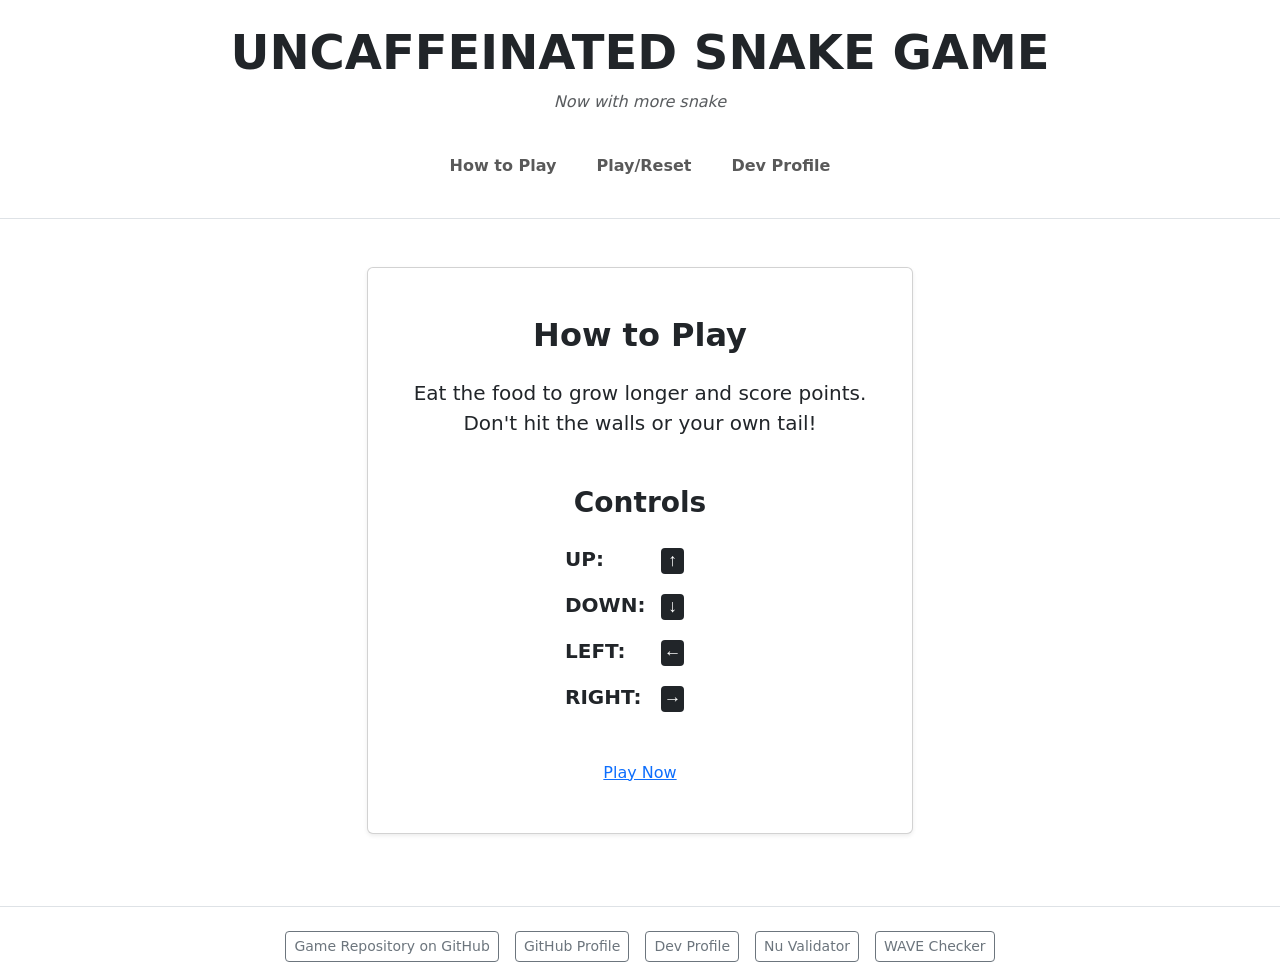
==== pages/how-play.html @ d53aed15 "Create how-play.html" ====
<!DOCTYPE html>
<html lang="en">
<head>
    <meta charset="UTF-8">
    <meta name="viewport" content="width=device-width, initial-scale=1.0">
    <title>UNCAFFEINATED - How to Play</title>
    <link href="https://cdn.jsdelivr.net/npm/bootstrap@5.3.0/dist/css/bootstrap.min.css" rel="stylesheet">
    <link href="../styles/game.css" rel="stylesheet">
</head>
<body class="theme-classic">
    
    <script>
        const savedTheme = localStorage.getItem('snakeTheme') || 'classic';
        document.body.className = `theme-${savedTheme}`;
    </script>

    <header class="py-4 border-bottom">
        <div class="text-center mb-4">
            <div class="d-flex justify-content-center align-items-center gap-3">
                <h1 class="display-5 fw-bold site-title m-0">UNCAFFEINATED SNAKE GAME</h1>
            </div>
            <p class="text-muted fst-italic mt-2 mb-0">Now with more snake</p>
        </div>

        <nav class="navbar navbar-expand-lg navbar-light">
            <div class="container justify-content-center">
                <button class="navbar-toggler" type="button" data-bs-toggle="collapse" data-bs-target="#howPlayNavbar" aria-controls="howPlayNavbar" aria-expanded="false" aria-label="Toggle navigation">
                    <span class="navbar-toggler-icon"></span>
                </button>

                <div class="collapse navbar-collapse justify-content-center" id="howPlayNavbar">
                    <ul class="navbar-nav gap-lg-4 fw-semibold">
                        <li class="nav-item">
                            <a href="how-play.html" class="nav-link header-link">How to Play</a>
                        </li>
                        <li class="nav-item">
                            <a href="../index.html" class="nav-link header-link">Play/Reset</a>
                        </li>
                        <li class="nav-item">
                            <a href="https://ajuna345.github.io/AJuna345/" target="_blank" class="nav-link header-link">Dev Profile</a>
                        </li>
                    </ul>
                </div>
            </div>
        </nav>
    </header>

    <main class="container mt-5">
        <div class="row justify-content-center">
            <div class="col-md-6 text-center">
                <div class="card shadow-sm mb-4">
                    <div class="card-body py-5">
                        <h2 class="card-title fw-bold mb-4">How to Play</h2>
                        <p class="lead mb-5">
                            Eat the food to grow longer and score points.<br>
                            Don't hit the walls or your own tail!
                        </p>
                        
                        <h3 class="text-center fw-bold mb-4">Controls</h3>
                        <ul class="list-unstyled mx-auto text-start fs-5" style="width: 150px;">
                            <li class="mb-3"><strong style="display: inline-block; width: 90px;">UP:</strong> <kbd>↑</kbd></li>
                            <li class="mb-3"><strong style="display: inline-block; width: 90px;">DOWN:</strong> <kbd>↓</kbd></li>
                            <li class="mb-3"><strong style="display: inline-block; width: 90px;">LEFT:</strong> <kbd>←</kbd></li>
                            <li class="mb-0"><strong style="display: inline-block; width: 90px;">RIGHT:</strong> <kbd>→</kbd></li>
                        </ul>

                        <div class="mt-5">
                            <a href="../index.html" class="arcade-button">Play Now</a>
                        </div>
                    </div>
                </div>
            </div>
        </div>
    </main>

    <footer class="mt-5 pt-4 border-top text-center">
        <div class="d-flex justify-content-center gap-3 flex-wrap">
            <a href="https://github.com/AJuna345/snake-game" target="_blank" class="btn btn-outline-secondary btn-sm">
                Game Repository on GitHub
            </a>
            <a href="https://github.com/AJuna345" target="_blank" class="btn btn-outline-secondary btn-sm">
                GitHub Profile
            </a>
            <a href="https://ajuna345.github.io/AJuna345/" target="_blank" class="btn btn-outline-secondary btn-sm"> 
                Dev Profile 
            </a>
            <!-- Nu HTML Validator link for my deployed page -->
            <a href="https://validator.w3.org/nu/?doc=https://ajuna345.github.io/snake-game/pages/how-play.html" target="_blank" class="btn btn-outline-secondary btn-sm">
                Nu Validator
            </a>
            <!-- WAVE Accessibility checker link for my deployed page -->
            <a href="https://wave.webaim.org/report#/https://ajuna345.github.io/snake-game/pages/how-play.html" target="_blank" class="btn btn-outline-secondary btn-sm">
                WAVE Checker
            </a>
        </div>
    </footer>

    <script src="https://cdn.jsdelivr.net/npm/bootstrap@5.3.0/dist/js/bootstrap.bundle.min.js"></script>
</body>
</html>
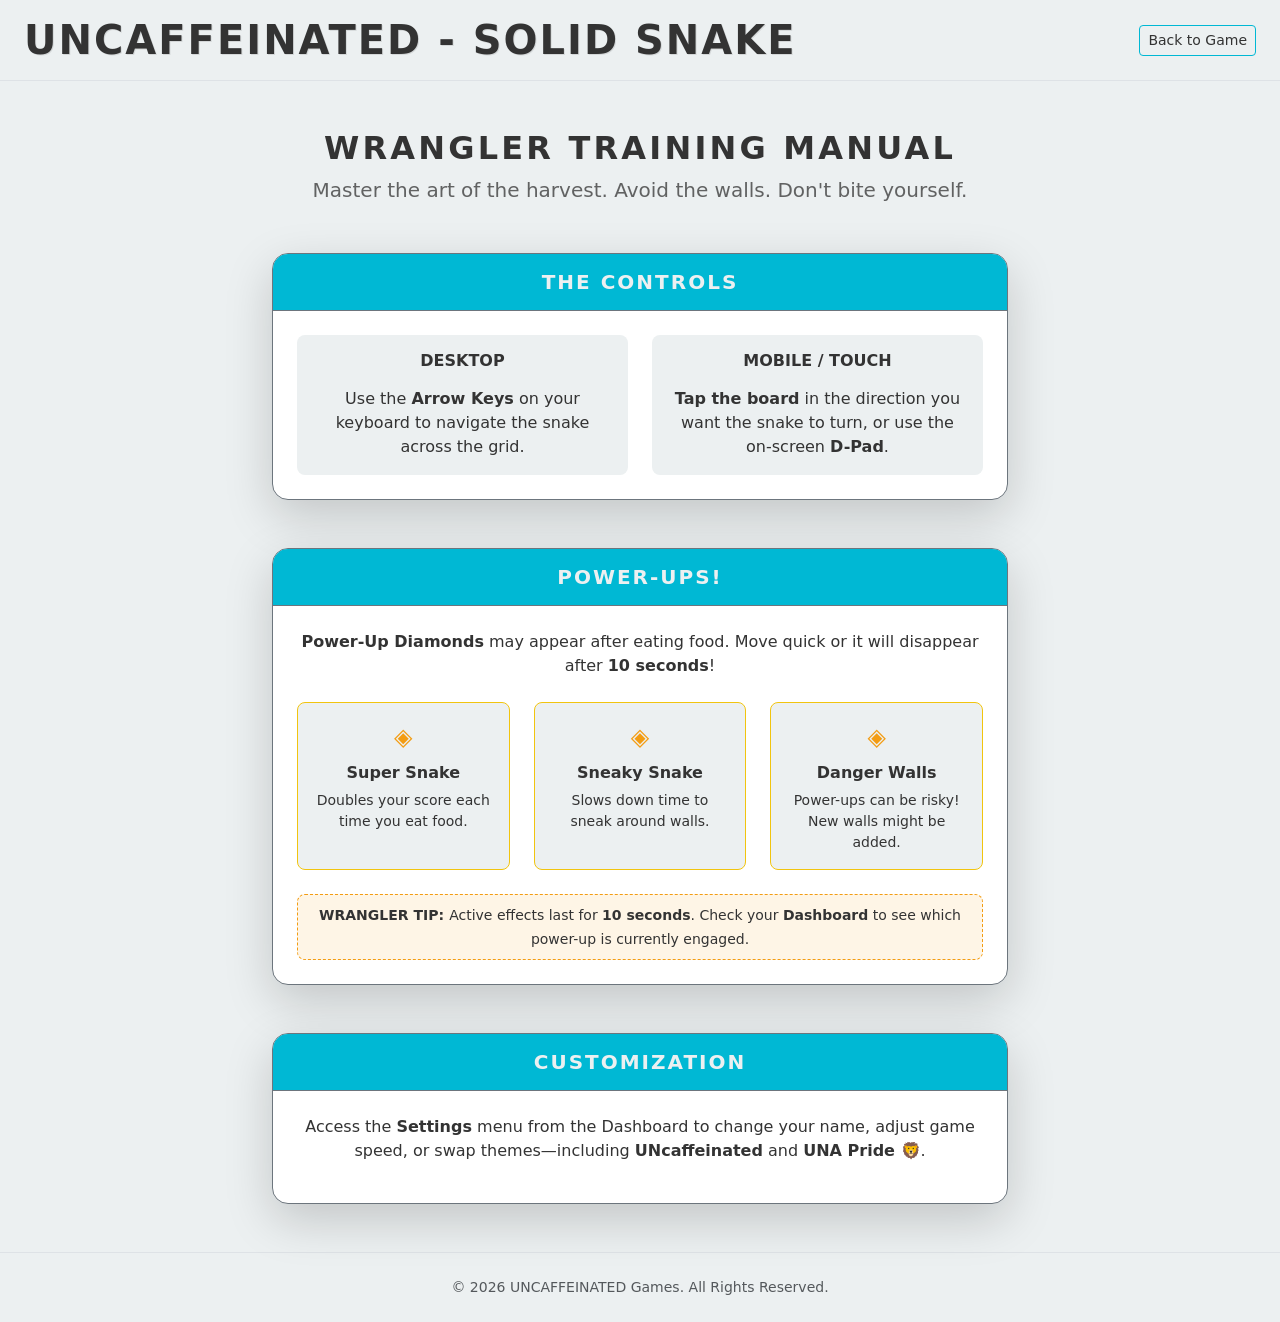
==== commit d85a6ca9: "Update how-play.html" ====
--- a/pages/how-play.html
+++ b/pages/how-play.html
@@ -3,98 +3,117 @@
 <head>
     <meta charset="UTF-8">
     <meta name="viewport" content="width=device-width, initial-scale=1.0">
-    <title>UNCAFFEINATED - How to Play</title>
+    <title>How to Play - Solid Snake</title>
     <link href="https://cdn.jsdelivr.net/npm/bootstrap@5.3.0/dist/css/bootstrap.min.css" rel="stylesheet">
     <link href="../styles/game.css" rel="stylesheet">
 </head>
 <body class="theme-classic">
-    
-    <script>
-        const savedTheme = localStorage.getItem('snakeTheme') || 'classic';
-        document.body.className = `theme-${savedTheme}`;
-    </script>
 
-    <header class="py-4 border-bottom">
-        <div class="text-center mb-4">
-            <div class="d-flex justify-content-center align-items-center gap-3">
-                <h1 class="display-5 fw-bold site-title m-0">UNCAFFEINATED SNAKE GAME</h1>
-            </div>
-            <p class="text-muted fst-italic mt-2 mb-0">Now with more snake</p>
+    <header class="py-3 border-bottom mb-5">
+        <div class="container-fluid px-4 d-flex justify-content-between align-items-center">
+            <h1 class="display-6 fw-bold site-title m-0">UNCAFFEINATED - SOLID SNAKE</h1>
+            <a href="../index.html" class="btn btn-outline-secondary btn-sm">Back to Game</a>
+        </div>
+    </header>
+
+    <main class="container pb-5">
+        <div class="text-center mb-5">
+            <h2 class="fw-bold text-uppercase tracking-wide">Wrangler Training Manual</h2>
+            <p class="lead opacity-75">Master the art of the harvest. Avoid the walls. Don't bite yourself.</p>
         </div>
 
-        <nav class="navbar navbar-expand-lg navbar-light">
-            <div class="container justify-content-center">
-                <button class="navbar-toggler" type="button" data-bs-toggle="collapse" data-bs-target="#howPlayNavbar" aria-controls="howPlayNavbar" aria-expanded="false" aria-label="Toggle navigation">
-                    <span class="navbar-toggler-icon"></span>
-                </button>
-
-                <div class="collapse navbar-collapse justify-content-center" id="howPlayNavbar">
-                    <ul class="navbar-nav gap-lg-4 fw-semibold">
-                        <li class="nav-item">
-                            <a href="how-play.html" class="nav-link header-link">How to Play</a>
-                        </li>
-                        <li class="nav-item">
-                            <a href="../index.html" class="nav-link header-link">Play/Reset</a>
-                        </li>
-                        <li class="nav-item">
-                            <a href="https://ajuna345.github.io/AJuna345/" target="_blank" class="nav-link header-link">Dev Profile</a>
-                        </li>
-                    </ul>
-                </div>
-            </div>
-        </nav>
-    </header>
-
-    <main class="container mt-5">
-        <div class="row justify-content-center">
-            <div class="col-md-6 text-center">
-                <div class="card shadow-sm mb-4">
-                    <div class="card-body py-5">
-                        <h2 class="card-title fw-bold mb-4">How to Play</h2>
-                        <p class="lead mb-5">
-                            Eat the food to grow longer and score points.<br>
-                            Don't hit the walls or your own tail!
-                        </p>
-                        
-                        <h3 class="text-center fw-bold mb-4">Controls</h3>
-                        <ul class="list-unstyled mx-auto text-start fs-5" style="width: 150px;">
-                            <li class="mb-3"><strong style="display: inline-block; width: 90px;">UP:</strong> <kbd>↑</kbd></li>
-                            <li class="mb-3"><strong style="display: inline-block; width: 90px;">DOWN:</strong> <kbd>↓</kbd></li>
-                            <li class="mb-3"><strong style="display: inline-block; width: 90px;">LEFT:</strong> <kbd>←</kbd></li>
-                            <li class="mb-0"><strong style="display: inline-block; width: 90px;">RIGHT:</strong> <kbd>→</kbd></li>
-                        </ul>
-
-                        <div class="mt-5">
-                            <a href="../index.html" class="arcade-button">Play Now</a>
+        <div class="row justify-content-center mb-5">
+            <div class="col-md-8">
+                <div class="card shadow-lg border-secondary rounded-4 overflow-hidden" style="background-color: var(--canvas-bg);">
+                    <div class="card-header text-center border-secondary py-3" style="background-color: var(--border-color); color: var(--bg-color);">
+                        <h5 class="m-0 fw-bold text-uppercase tracking-wide">The Controls</h5>
+                    </div>
+                    <div class="card-body p-4" style="color: var(--text-color);">
+                        <div class="row text-center">
+                            <div class="col-sm-6 mb-4 mb-sm-0">
+                                <div class="p-3 rounded-3" style="background-color: var(--bg-color);">
+                                    <h6 class="fw-bold text-uppercase mb-3">Desktop</h6>
+                                    <p class="m-0">Use the <strong>Arrow Keys</strong> on your keyboard to navigate the snake across the grid.</p>
+                                </div>
+                            </div>
+                            <div class="col-sm-6">
+                                <div class="p-3 rounded-3" style="background-color: var(--bg-color);">
+                                    <h6 class="fw-bold text-uppercase mb-3">Mobile / Touch</h6>
+                                    <p class="m-0"><strong>Tap the board</strong> in the direction you want the snake to turn, or use the on-screen <strong>D-Pad</strong>.</p>
+                                </div>
+                            </div>
                         </div>
                     </div>
                 </div>
             </div>
         </div>
+
+        <div class="row justify-content-center mb-5">
+            <div class="col-md-8">
+                <div class="card shadow-lg border-secondary rounded-4 overflow-hidden" style="background-color: var(--canvas-bg);">
+                    <div class="card-header text-center border-secondary py-3" style="background-color: var(--border-color); color: var(--bg-color);">
+                        <h5 class="m-0 fw-bold text-uppercase tracking-wide">Power-Ups!</h5>
+                    </div>
+                    <div class="card-body p-4" style="color: var(--text-color);">
+                        <p class="text-center mb-4"><strong>Power-Up Diamonds</strong> may appear after eating food. Move quick or it will disappear after <strong>10 seconds</strong>!</p>
+                        
+                        <div class="row g-4">
+                            <div class="col-md-4 text-center">
+                                <div class="p-3 rounded-3 h-100" style="background-color: var(--bg-color); border: 1px solid #f1c40f;">
+                                    <div class="mb-2" style="color: #f39c12; font-size: 1.5rem;">◈</div>
+                                    <h6 class="fw-bold">Super Snake</h6>
+                                    <p class="small m-0">Doubles your score each time you eat food.</p>
+                                </div>
+                            </div>
+                            
+                            <div class="col-md-4 text-center">
+                                <div class="p-3 rounded-3 h-100" style="background-color: var(--bg-color); border: 1px solid #f1c40f;">
+                                    <div class="mb-2" style="color: #f39c12; font-size: 1.5rem;">◈</div>
+                                    <h6 class="fw-bold">Sneaky Snake</h6>
+                                    <p class="small m-0">Slows down time to sneak around walls.</p>
+                                </div>
+                            </div>
+                            
+                            <div class="col-md-4 text-center">
+                                <div class="p-3 rounded-3 h-100" style="background-color: var(--bg-color); border: 1px solid #f1c40f;">
+                                    <div class="mb-2" style="color: #f39c12; font-size: 1.5rem;">◈</div>
+                                    <h6 class="fw-bold">Danger Walls</h6>
+                                    <p class="small m-0">Power-ups can be risky! New walls might be added.</p>
+                                </div>
+                            </div>
+                        </div>
+
+                        <div class="mt-4 p-2 text-center rounded-3" style="background-color: rgba(243, 156, 18, 0.1); border: 1px dashed #f39c12;">
+                            <span class="small fw-bold text-uppercase">Wrangler Tip:</span> 
+                            <span class="small">Active effects last for <strong>10 seconds</strong>. Check your <strong>Dashboard</strong> to see which power-up is currently engaged.</span>
+                        </div>
+                    </div>
+                </div>
+            </div>
+        </div>
+
+        <div class="row justify-content-center">
+            <div class="col-md-8">
+                <div class="card shadow-lg border-secondary rounded-4 overflow-hidden" style="background-color: var(--canvas-bg);">
+                    <div class="card-header text-center border-secondary py-3" style="background-color: var(--border-color); color: var(--bg-color);">
+                        <h5 class="m-0 fw-bold text-uppercase tracking-wide">Customization</h5>
+                    </div>
+                    <div class="card-body p-4 text-center" style="color: var(--text-color);">
+                        <p>Access the <strong>Settings</strong> menu from the Dashboard to change your name, adjust game speed, or swap themes—including <strong>UNcaffeinated</strong> and <strong>UNA Pride 🦁</strong>.</p>
+                    </div>
+                </div>
+            </div>
+        </div>
+
     </main>
 
-    <footer class="mt-5 pt-4 border-top text-center">
-        <div class="d-flex justify-content-center gap-3 flex-wrap">
-            <a href="https://github.com/AJuna345/snake-game" target="_blank" class="btn btn-outline-secondary btn-sm">
-                Game Repository on GitHub
-            </a>
-            <a href="https://github.com/AJuna345" target="_blank" class="btn btn-outline-secondary btn-sm">
-                GitHub Profile
-            </a>
-            <a href="https://ajuna345.github.io/AJuna345/" target="_blank" class="btn btn-outline-secondary btn-sm"> 
-                Dev Profile 
-            </a>
-            <!-- Nu HTML Validator link for my deployed page -->
-            <a href="https://validator.w3.org/nu/?doc=https://ajuna345.github.io/snake-game/pages/how-play.html" target="_blank" class="btn btn-outline-secondary btn-sm">
-                Nu Validator
-            </a>
-            <!-- WAVE Accessibility checker link for my deployed page -->
-            <a href="https://wave.webaim.org/report#/https://ajuna345.github.io/snake-game/pages/how-play.html" target="_blank" class="btn btn-outline-secondary btn-sm">
-                WAVE Checker
-            </a>
-        </div>
+    <footer class="py-4 text-center border-top">
+        <p class="small text-muted m-0">&copy; 2026 UNCAFFEINATED Games. All Rights Reserved.</p>
     </footer>
 
-    <script src="https://cdn.jsdelivr.net/npm/bootstrap@5.3.0/dist/js/bootstrap.bundle.min.js"></script>
+    <script>
+        const savedTheme = localStorage.getItem('snakeTheme') || 'classic';
+        document.body.className = `theme-${savedTheme}`;
+    </script>
 </body>
 </html>
--- a/styles/game.css
+++ b/styles/game.css
@@ -0,0 +1,221 @@
+/* --- Root Variables & Default Theme (Classic) --- */
+:root {
+    --bg-color: #ecf0f1;
+    --text-color: #333333;
+    --snake-color: #28a745;
+    --canvas-bg: #ffffff;
+    --border-color: #00b8d4; 
+}
+
+/* --- Theme Definitions --- */
+
+body.theme-classic {
+    --bg-color: #ecf0f1;
+    --text-color: #333333;
+    --snake-color: #28a745;
+    --canvas-bg: #ffffff;
+    --border-color: #00b8d4;
+}
+
+body.theme-dark {
+    --bg-color: #1a1a1a;
+    --text-color: #f8f9fa;
+    --snake-color: #51cf66;
+    --canvas-bg: #2d2d2d;
+    --border-color: #339af0;
+}
+
+body.theme-neon {
+    --bg-color: #000000;
+    --text-color: #39ff14; 
+    --snake-color: #39ff14;
+    --canvas-bg: #0a0a0a;
+    --border-color: #ff00ff; 
+}
+
+/* Garfield Theme - High Contrast & Visibility Update */
+body.theme-garfield {
+    --bg-color: #fca311;           
+    --text-color: #000000;         
+    --snake-color: #6d2301;        
+    --canvas-bg: #ffeaa7;          
+    --border-color: #9d3a05;       
+    --button-text-color: #000000;  
+}
+
+/* --- Global Styles --- */
+body {
+    background-color: var(--bg-color);
+    color: var(--text-color);
+    font-family: 'Inter', system-ui, -apple-system, sans-serif;
+    transition: background-color 0.4s ease, color 0.4s ease;
+    min-height: 100vh;
+}
+
+.site-title {
+    letter-spacing: 2px;
+    color: var(--text-color);
+    text-shadow: 1px 1px 0px rgba(0,0,0,0.1);
+}
+
+/* --- Command Center / HUD Styles --- */
+.hud-panel {
+    background-color: var(--bg-color);
+    border: 1px solid rgba(0,0,0,0.05);
+    transition: all 0.3s ease;
+}
+
+/* Specific fix for HUD score & powerup visibility in Garfield mode */
+body.theme-garfield #hudScoreDisplay,
+body.theme-garfield #hudPowerupDisplay {
+    color: var(--snake-color) !important;
+    text-shadow: 1px 1px 0px rgba(255, 255, 255, 0.3);
+}
+
+body.theme-neon .hud-panel,
+body.theme-dark .hud-panel {
+    border: 1px solid rgba(255,255,255,0.1);
+}
+
+body.theme-garfield .hud-panel {
+    border: 2px solid var(--border-color);
+}
+
+/* UNcaffeinated Coffee Theme */
+body.theme-uncaffeinated {
+    --bg-color: #2c1e16;           
+    --text-color: #f3e5ab;         
+    --snake-color: #d35400;        
+    --canvas-bg: #3e2723;          
+    --border-color: #f39c12;       
+    --button-text-color: #ffffff;
+}
+
+/* UNA Pride Theme (Official Purple & Gold) */
+body.theme-una {
+    --bg-color: #f0f0f5;           
+    --text-color: #592B8A;         /* UNA Purple */
+    --snake-color: #FFB92A;        /* UNA Gold */
+    --canvas-bg: #ffffff;          
+    --border-color: #592B8A;       /* UNA Purple */
+    --button-text-color: #592B8A;  /* Purple text on Gold buttons */
+}
+
+.tracking-wide {
+    letter-spacing: 0.1em;
+}
+
+/* --- Game Canvas & Containers --- */
+#game-board {
+    background-color: transparent;
+    display: flex;
+    justify-content: center;
+    align-items: center;
+}
+
+#game-board canvas {
+    border: 4px solid var(--border-color);
+    border-radius: 8px;
+    box-shadow: 0 10px 30px rgba(0,0,0,0.15);
+    background-color: var(--canvas-bg);
+    max-width: 100%;
+    
+    /* Bulletproof Touch Locks - Prevents mobile browsers from zooming/scrolling on tap */
+    touch-action: none;
+    -webkit-touch-callout: none;
+    user-select: none;
+}
+
+body.theme-neon #game-board canvas {
+    box-shadow: 0 0 20px var(--snake-color);
+}
+
+/* --- Overlays (Start & Game Over) --- */
+#startScreen, #gameOverScreen {
+    border-radius: 8px;
+    transition: opacity 0.3s ease;
+}
+
+.hidden {
+    display: none !important;
+}
+
+/* --- Modal & Input Styling --- */
+.modal-content {
+    border: 1px solid rgba(255,255,255,0.1);
+}
+
+.form-select, .form-control {
+    background-color: rgba(255,255,255,0.05) !important;
+    border-color: var(--border-color) !important;
+    color: var(--text-color) !important;
+}
+
+.text-dark {
+    color: #212529 !important;
+}
+
+/* --- Button Enhancements --- */
+.btn-outline-secondary {
+    border-color: var(--border-color);
+    color: var(--text-color);
+}
+
+.btn-outline-secondary:hover {
+    background-color: var(--border-color);
+    border-color: var(--border-color);
+    color: var(--bg-color);
+}
+
+/* --- Mobile Controls Styling --- */
+/* Hide on Desktop */
+@media (min-width: 992px) {
+    #mobileControls {
+        display: none !important;
+    }
+}
+
+#mobileControls .btn {
+    width: 60px;
+    height: 60px;
+    display: flex;
+    justify-content: center;
+    align-items: center;
+    font-size: 1.5rem;
+    background-color: var(--border-color);
+    border: none;
+    color: var(--bg-color);
+}
+
+#mobileControls .btn:active {
+    filter: brightness(1.2);
+}
+
+/* --- Landscape Mobile Fix --- */
+@media (max-width: 991px) and (orientation: landscape) {
+    /* Turn the main right column into a flex row */
+    .col-lg-9 {
+        display: flex;
+        flex-direction: row;
+        align-items: center;
+        gap: 15px;
+    }
+    
+    /* Allow the game board card to take up the remaining space */
+    .col-lg-9 > .card {
+        flex: 1;
+        margin-bottom: 0 !important;
+    }
+
+    /* Move the D-Pad next to the board and prevent it from shrinking */
+    #mobileControls {
+        margin-top: 0 !important;
+        flex-shrink: 0;
+    }
+
+    /* Ensure the canvas height doesn't force a vertical scroll bar */
+    #game-board canvas {
+        max-height: 80vh;
+        width: auto;
+    }
+}
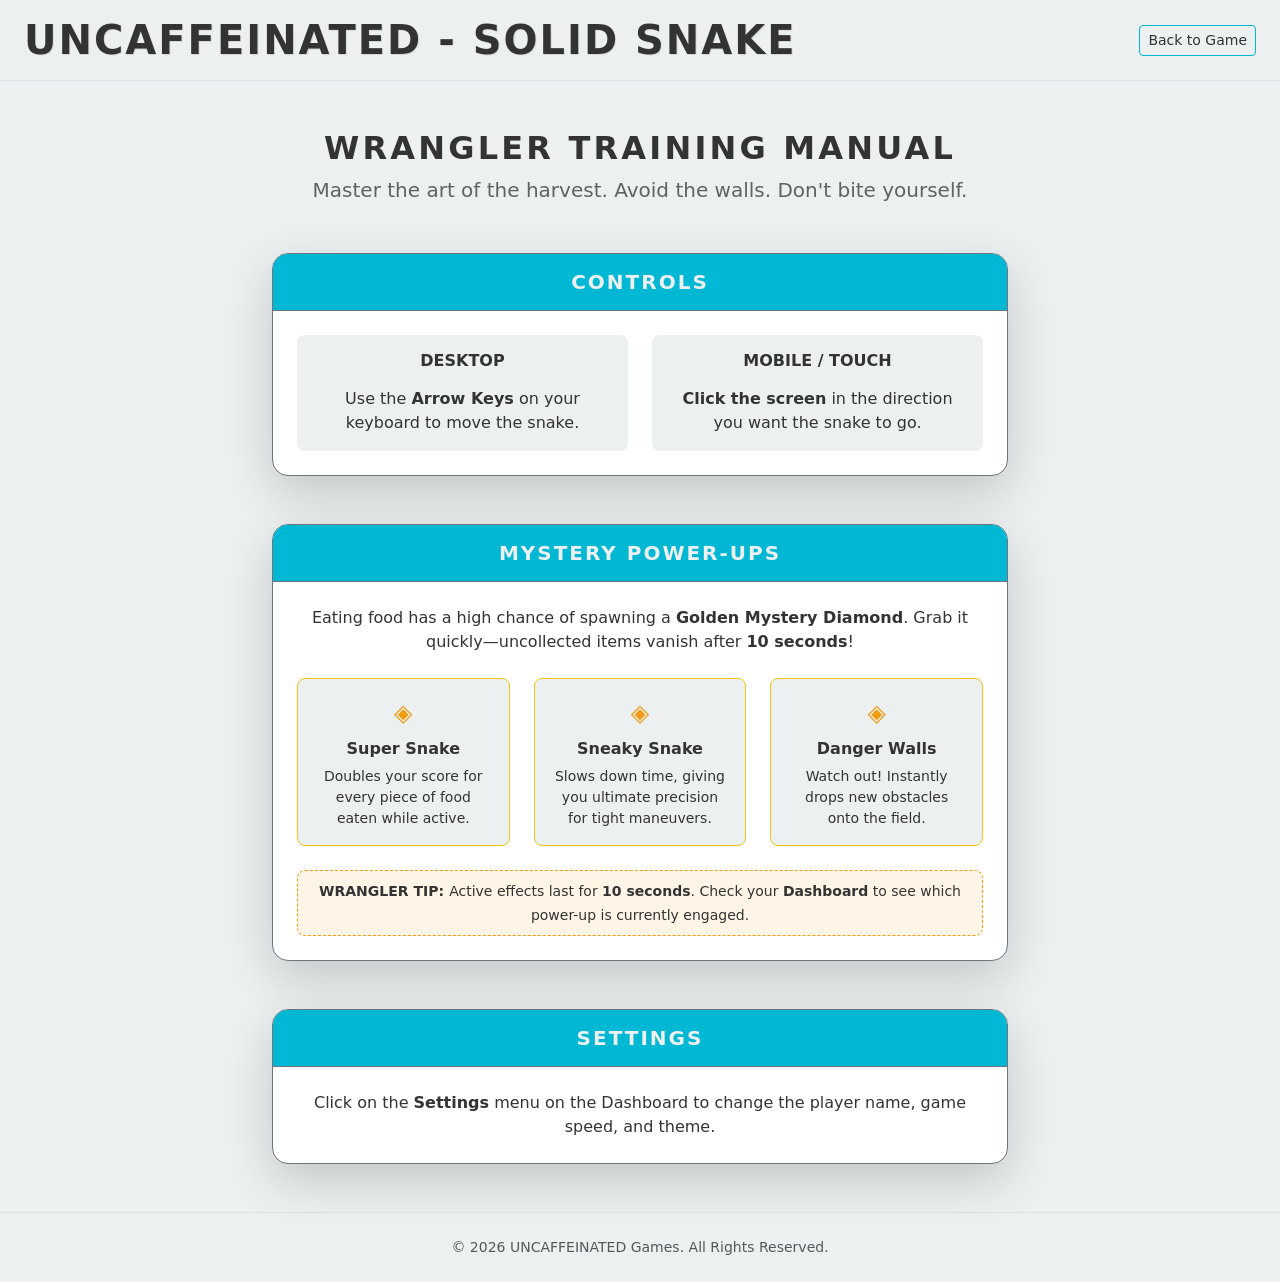
==== commit a8a788c4: "Update how-play.html" ====
--- a/pages/how-play.html
+++ b/pages/how-play.html
@@ -26,20 +26,20 @@
             <div class="col-md-8">
                 <div class="card shadow-lg border-secondary rounded-4 overflow-hidden" style="background-color: var(--canvas-bg);">
                     <div class="card-header text-center border-secondary py-3" style="background-color: var(--border-color); color: var(--bg-color);">
-                        <h5 class="m-0 fw-bold text-uppercase tracking-wide">The Controls</h5>
+                        <h5 class="m-0 fw-bold text-uppercase tracking-wide">CONTROLS</h5>
                     </div>
                     <div class="card-body p-4" style="color: var(--text-color);">
                         <div class="row text-center">
                             <div class="col-sm-6 mb-4 mb-sm-0">
                                 <div class="p-3 rounded-3" style="background-color: var(--bg-color);">
                                     <h6 class="fw-bold text-uppercase mb-3">Desktop</h6>
-                                    <p class="m-0">Use the <strong>Arrow Keys</strong> on your keyboard to navigate the snake across the grid.</p>
+                                    <p class="m-0">Use the <strong>Arrow Keys</strong> on your keyboard to move the snake.</p>
                                 </div>
                             </div>
                             <div class="col-sm-6">
                                 <div class="p-3 rounded-3" style="background-color: var(--bg-color);">
                                     <h6 class="fw-bold text-uppercase mb-3">Mobile / Touch</h6>
-                                    <p class="m-0"><strong>Tap the board</strong> in the direction you want the snake to turn, or use the on-screen <strong>D-Pad</strong>.</p>
+                                    <p class="m-0"><strong>Click the screen</strong> in the direction you want the snake to go.</p>
                                 </div>
                             </div>
                         </div>
@@ -52,17 +52,17 @@
             <div class="col-md-8">
                 <div class="card shadow-lg border-secondary rounded-4 overflow-hidden" style="background-color: var(--canvas-bg);">
                     <div class="card-header text-center border-secondary py-3" style="background-color: var(--border-color); color: var(--bg-color);">
-                        <h5 class="m-0 fw-bold text-uppercase tracking-wide">Power-Ups!</h5>
+                        <h5 class="m-0 fw-bold text-uppercase tracking-wide">Mystery Power-Ups</h5>
                     </div>
                     <div class="card-body p-4" style="color: var(--text-color);">
-                        <p class="text-center mb-4"><strong>Power-Up Diamonds</strong> may appear after eating food. Move quick or it will disappear after <strong>10 seconds</strong>!</p>
+                        <p class="text-center mb-4">Eating food has a high chance of spawning a <strong>Golden Mystery Diamond</strong>. Grab it quickly—uncollected items vanish after <strong>10 seconds</strong>!</p>
                         
                         <div class="row g-4">
                             <div class="col-md-4 text-center">
                                 <div class="p-3 rounded-3 h-100" style="background-color: var(--bg-color); border: 1px solid #f1c40f;">
                                     <div class="mb-2" style="color: #f39c12; font-size: 1.5rem;">◈</div>
                                     <h6 class="fw-bold">Super Snake</h6>
-                                    <p class="small m-0">Doubles your score each time you eat food.</p>
+                                    <p class="small m-0">Doubles your score for every piece of food eaten while active.</p>
                                 </div>
                             </div>
                             
@@ -70,7 +70,7 @@
                                 <div class="p-3 rounded-3 h-100" style="background-color: var(--bg-color); border: 1px solid #f1c40f;">
                                     <div class="mb-2" style="color: #f39c12; font-size: 1.5rem;">◈</div>
                                     <h6 class="fw-bold">Sneaky Snake</h6>
-                                    <p class="small m-0">Slows down time to sneak around walls.</p>
+                                    <p class="small m-0">Slows down time, giving you ultimate precision for tight maneuvers.</p>
                                 </div>
                             </div>
                             
@@ -78,7 +78,7 @@
                                 <div class="p-3 rounded-3 h-100" style="background-color: var(--bg-color); border: 1px solid #f1c40f;">
                                     <div class="mb-2" style="color: #f39c12; font-size: 1.5rem;">◈</div>
                                     <h6 class="fw-bold">Danger Walls</h6>
-                                    <p class="small m-0">Power-ups can be risky! New walls might be added.</p>
+                                    <p class="small m-0">Watch out! Instantly drops new obstacles onto the field.</p>
                                 </div>
                             </div>
                         </div>
@@ -96,10 +96,10 @@
             <div class="col-md-8">
                 <div class="card shadow-lg border-secondary rounded-4 overflow-hidden" style="background-color: var(--canvas-bg);">
                     <div class="card-header text-center border-secondary py-3" style="background-color: var(--border-color); color: var(--bg-color);">
-                        <h5 class="m-0 fw-bold text-uppercase tracking-wide">Customization</h5>
+                        <h5 class="m-0 fw-bold text-uppercase tracking-wide">SETTINGS</h5>
                     </div>
                     <div class="card-body p-4 text-center" style="color: var(--text-color);">
-                        <p>Access the <strong>Settings</strong> menu from the Dashboard to change your name, adjust game speed, or swap themes—including <strong>UNcaffeinated</strong> and <strong>UNA Pride 🦁</strong>.</p>
+                        <p class="m-0">Click on the <strong>Settings</strong> menu on the Dashboard to change the player name, game speed, and theme.</p>
                     </div>
                 </div>
             </div>
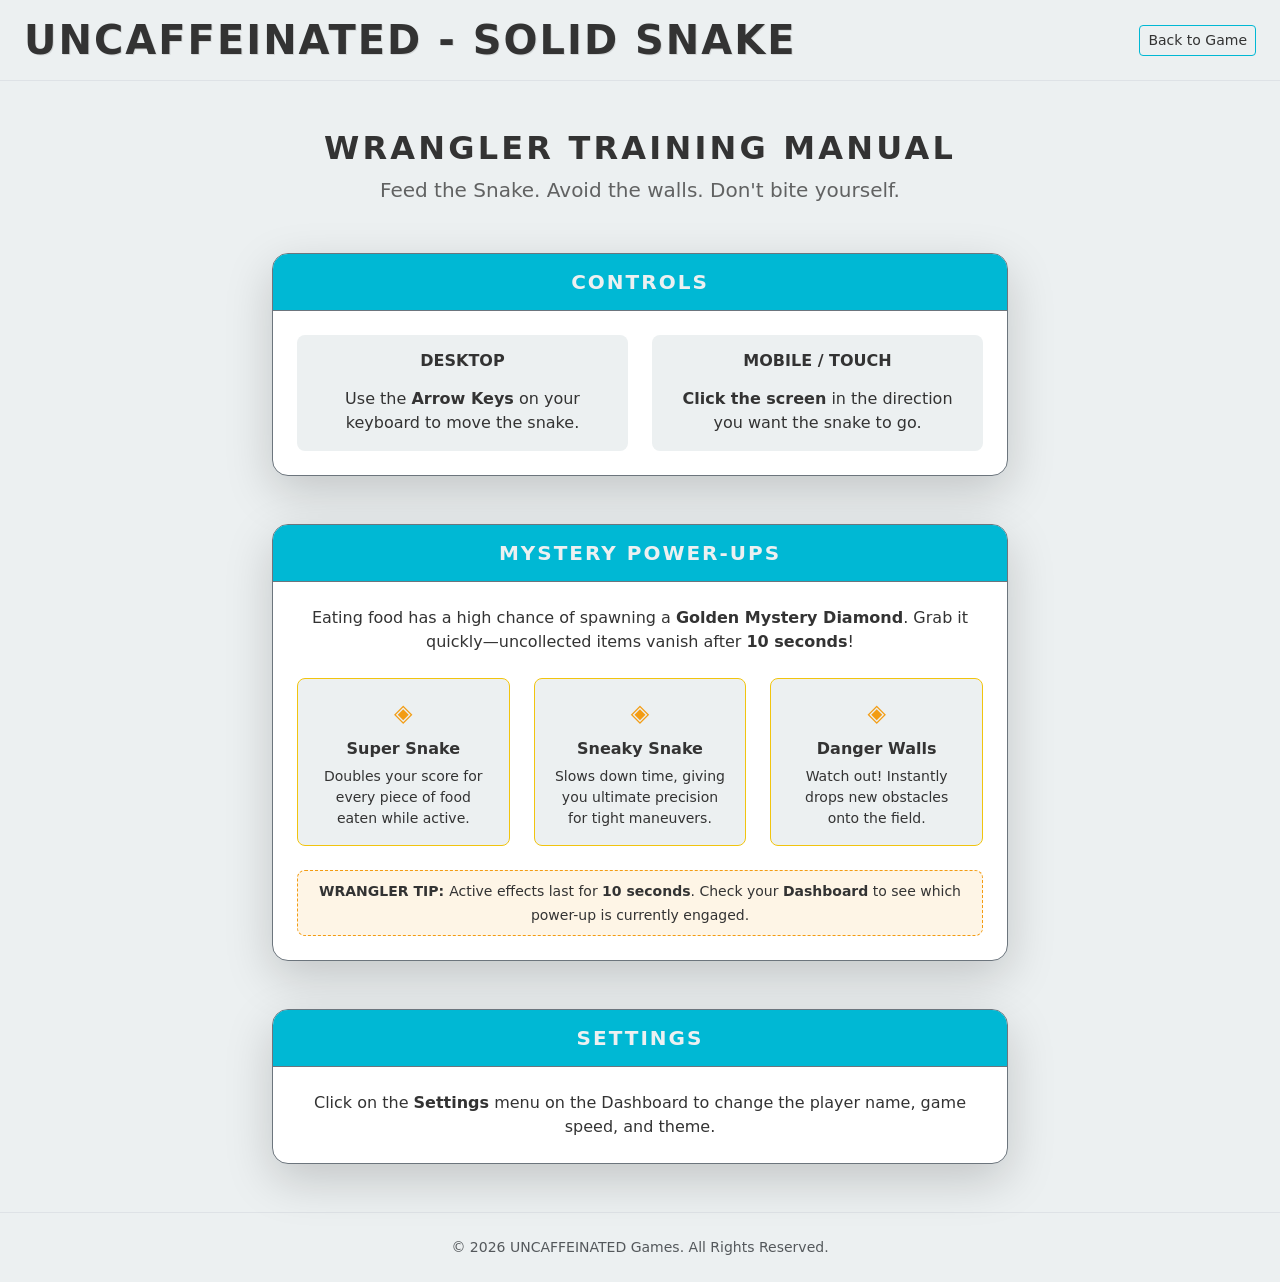
==== commit 42b6c5d6: "Update how-play.html" ====
--- a/pages/how-play.html
+++ b/pages/how-play.html
@@ -19,7 +19,7 @@
     <main class="container pb-5">
         <div class="text-center mb-5">
             <h2 class="fw-bold text-uppercase tracking-wide">Wrangler Training Manual</h2>
-            <p class="lead opacity-75">Master the art of the harvest. Avoid the walls. Don't bite yourself.</p>
+            <p class="lead opacity-75">Feed the Snake. Avoid the walls. Don't bite yourself.</p>
         </div>
 
         <div class="row justify-content-center mb-5">
